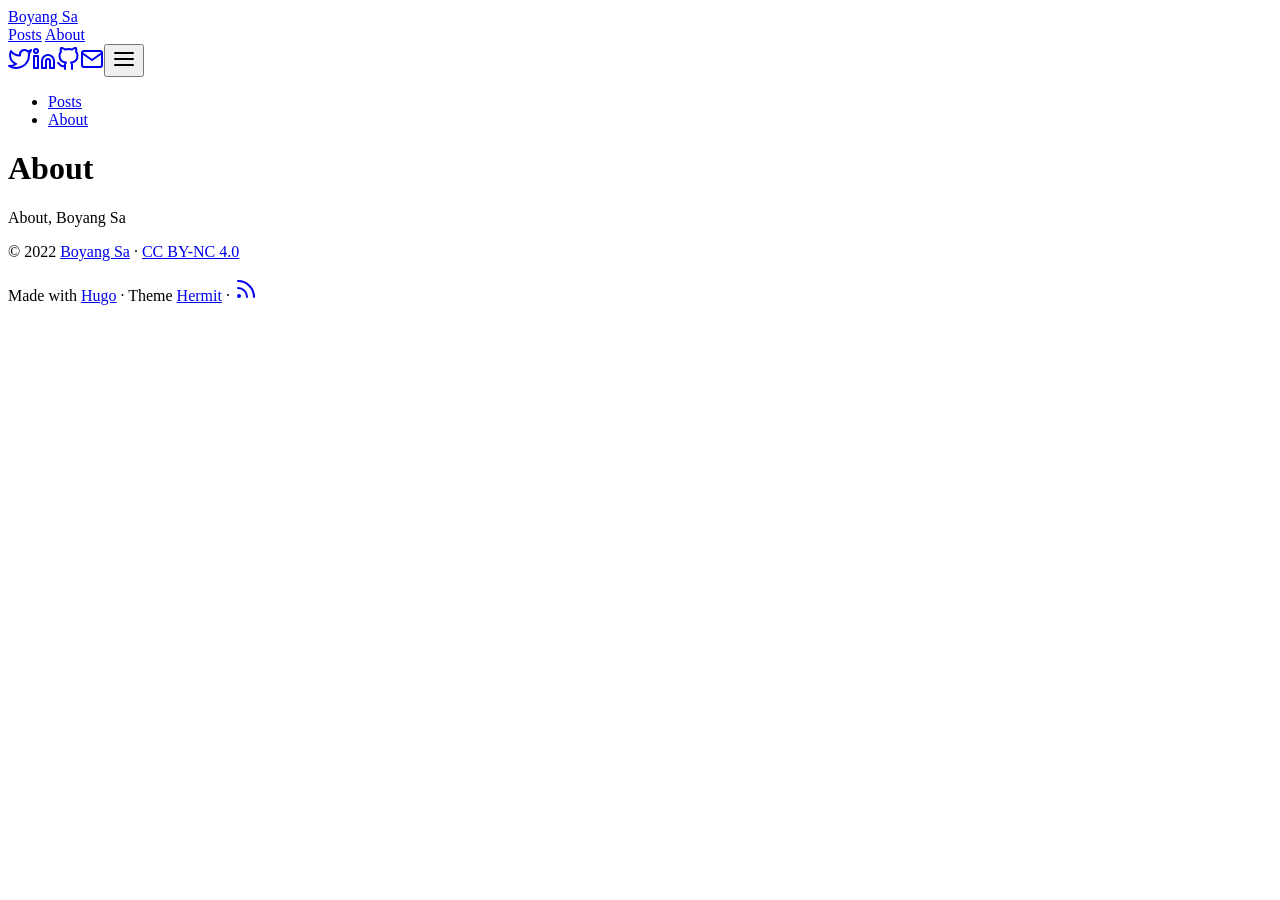
==== about/index.html @ eb62d7db "hugo first page" ====
<!DOCTYPE html>
<html lang="en-us">

<head>
	<meta charset="UTF-8">
	<meta name="viewport" content="width=device-width, initial-scale=1.0">
	<meta http-equiv="X-UA-Compatible" content="ie=edge">
	<meta name="theme-color" content="#494f5c">
	<meta name="msapplication-TileColor" content="#494f5c">
<meta itemprop="name" content="About">
<meta itemprop="description" content=""><meta property="og:title" content="About" />
<meta property="og:description" content="" />
<meta property="og:type" content="website" />
<meta property="og:url" content="https://boyangsa.com/about/" />

<meta name="twitter:card" content="summary"/>
<meta name="twitter:title" content="About"/>
<meta name="twitter:description" content=""/>

	<link rel="apple-touch-icon" sizes="180x180" href="/apple-touch-icon.png">
	<link rel="icon" type="image/png" sizes="32x32" href="/favicon-32x32.png">
	<link rel="icon" type="image/png" sizes="16x16" href="/favicon-16x16.png">
	<link rel="manifest" href="/site.webmanifest">
	<link rel="mask-icon" href="/safari-pinned-tab.svg" color="">
	<link rel="shortcut icon" href="/favicon.ico">

	<title>About</title>
	<link rel="alternate" type="application/rss+xml" href="https://boyangsa.com/about/index.xml" title="About" />
	<link rel="stylesheet" href="https://boyangsa.com/css/style.min.037b6ee8f8c1baab6a3d0a9da11c3ff18a7552471f16c59fd98538d5ce99208b.css" integrity="sha256-A3tu6PjBuqtqPQqdoRw/8Yp1UkcfFsWf2YU41c6ZIIs=" crossorigin="anonymous">
</head>

<body id="page">
	
	<header id="site-header" class="animated slideInUp">
		<div class="hdr-wrapper section-inner">
			<div class="hdr-left">
				<div class="site-branding">
					<a href="https://boyangsa.com">Boyang Sa</a>
				</div>
				<nav class="site-nav hide-in-mobile">
					
				<a href="https://boyangsa.com/posts/">Posts</a>
				<a href="https://boyangsa.com/about">About</a>

				</nav>
			</div>
			<div class="hdr-right hdr-icons">
				<span class="hdr-social hide-in-mobile"><a href="https://twitter.com/MichelAndJurgen" target="_blank" rel="noopener me" title="Twitter"><svg xmlns="http://www.w3.org/2000/svg" class="feather" width="24" height="24" viewBox="0 0 24 24" fill="none" stroke="currentColor" stroke-width="2" stroke-linecap="round" stroke-linejoin="round"><path d="M23 3a10.9 10.9 0 0 1-3.14 1.53 4.48 4.48 0 0 0-7.86 3v1A10.66 10.66 0 0 1 3 4s-4 9 5 13a11.64 11.64 0 0 1-7 2c9 5 20 0 20-11.5a4.5 4.5 0 0 0-.08-.83A7.72 7.72 0 0 0 23 3z"></path></svg></a><a href="https://www.linkedin.com/in/boyang-sa/" target="_blank" rel="noopener me" title="Linkedin"><svg xmlns="http://www.w3.org/2000/svg" class="feather" width="24" height="24" viewBox="0 0 24 24" fill="none" stroke="currentColor" stroke-width="2" stroke-linecap="round" stroke-linejoin="round"><path d="M16 8a6 6 0 0 1 6 6v7h-4v-7a2 2 0 0 0-2-2 2 2 0 0 0-2 2v7h-4v-7a6 6 0 0 1 6-6z"></path><rect x="2" y="9" width="4" height="12"></rect><circle cx="4" cy="4" r="2"></circle></svg></a><a href="https://github.com/bobsa514" target="_blank" rel="noopener me" title="Github"><svg xmlns="http://www.w3.org/2000/svg" class="feather" width="24" height="24" viewBox="0 0 24 24" fill="none" stroke="currentColor" stroke-width="2" stroke-linecap="round" stroke-linejoin="round"><path d="M9 19c-5 1.5-5-2.5-7-3m14 6v-3.87a3.37 3.37 0 0 0-.94-2.61c3.14-.35 6.44-1.54 6.44-7A5.44 5.44 0 0 0 20 4.77 5.07 5.07 0 0 0 19.91 1S18.73.65 16 2.48a13.38 13.38 0 0 0-7 0C6.27.65 5.09 1 5.09 1A5.07 5.07 0 0 0 5 4.77a5.44 5.44 0 0 0-1.5 3.78c0 5.42 3.3 6.61 6.44 7A3.37 3.37 0 0 0 9 18.13V22"></path></svg></a><a href="mailto:me@boyangsa.com" target="_blank" rel="noopener me" title="Email"><svg xmlns="http://www.w3.org/2000/svg" class="feather" width="24" height="24" viewBox="0 0 24 24" fill="none" stroke="currentColor" stroke-width="2" stroke-linecap="round" stroke-linejoin="round"><path d="M4 4h16c1.1 0 2 .9 2 2v12c0 1.1-.9 2-2 2H4c-1.1 0-2-.9-2-2V6c0-1.1.9-2 2-2z"></path><polyline points="22,6 12,13 2,6"></polyline></svg></a></span><button id="menu-btn" class="hdr-btn" title="Menu"><svg xmlns="http://www.w3.org/2000/svg" width="24" height="24" viewBox="0 0 24 24" fill="none" stroke="currentColor" stroke-width="2" stroke-linecap="round" stroke-linejoin="round" class="feather feather-menu"><line x1="3" y1="12" x2="21" y2="12"></line><line x1="3" y1="6" x2="21" y2="6"></line><line x1="3" y1="18" x2="21" y2="18"></line></svg></button>
			</div>
		</div>
	</header>
	<div id="mobile-menu" class="animated fast">
		<ul>
			<li><a href="https://boyangsa.com/posts/">Posts</a></li>
			<li><a href="https://boyangsa.com/about">About</a></li>
		</ul>
	</div>


	<main class="site-main section-inner thin animated fadeIn faster">
		<h1>About</h1>
		<div class="content">
			<p>About, Boyang Sa</p>

		</div>
	</main>

	<footer id="site-footer" class="section-inner thin animated fadeIn faster">
		<p>&copy; 2022 <a href="https://boyangsa.com">Boyang Sa</a> &#183; <a href="https://creativecommons.org/licenses/by-nc/4.0/" target="_blank" rel="noopener">CC BY-NC 4.0</a></p>
		<p>
			Made with <a href="https://gohugo.io/" target="_blank" rel="noopener">Hugo</a> &#183; Theme <a href="https://github.com/Track3/hermit" target="_blank" rel="noopener">Hermit</a> &#183; <a href="https://boyangsa.com/posts/index.xml" target="_blank" title="rss"><svg xmlns="http://www.w3.org/2000/svg" width="24" height="24" viewBox="0 0 24 24" fill="none" stroke="currentColor" stroke-width="2" stroke-linecap="round" stroke-linejoin="round" class="feather feather-rss"><path d="M4 11a9 9 0 0 1 9 9"></path><path d="M4 4a16 16 0 0 1 16 16"></path><circle cx="5" cy="19" r="1"></circle></svg></a>
		</p>
	</footer>



	<script src="https://boyangsa.com/js/bundle.min.580988ed2982bcbb74a1773c7abea97b43e4c43b9324e10cda0813ec6ec4bb67.js" integrity="sha256-WAmI7SmCvLt0oXc8er6pe0PkxDuTJOEM2ggT7G7Eu2c=" crossorigin="anonymous"></script>
	

</body>

</html>
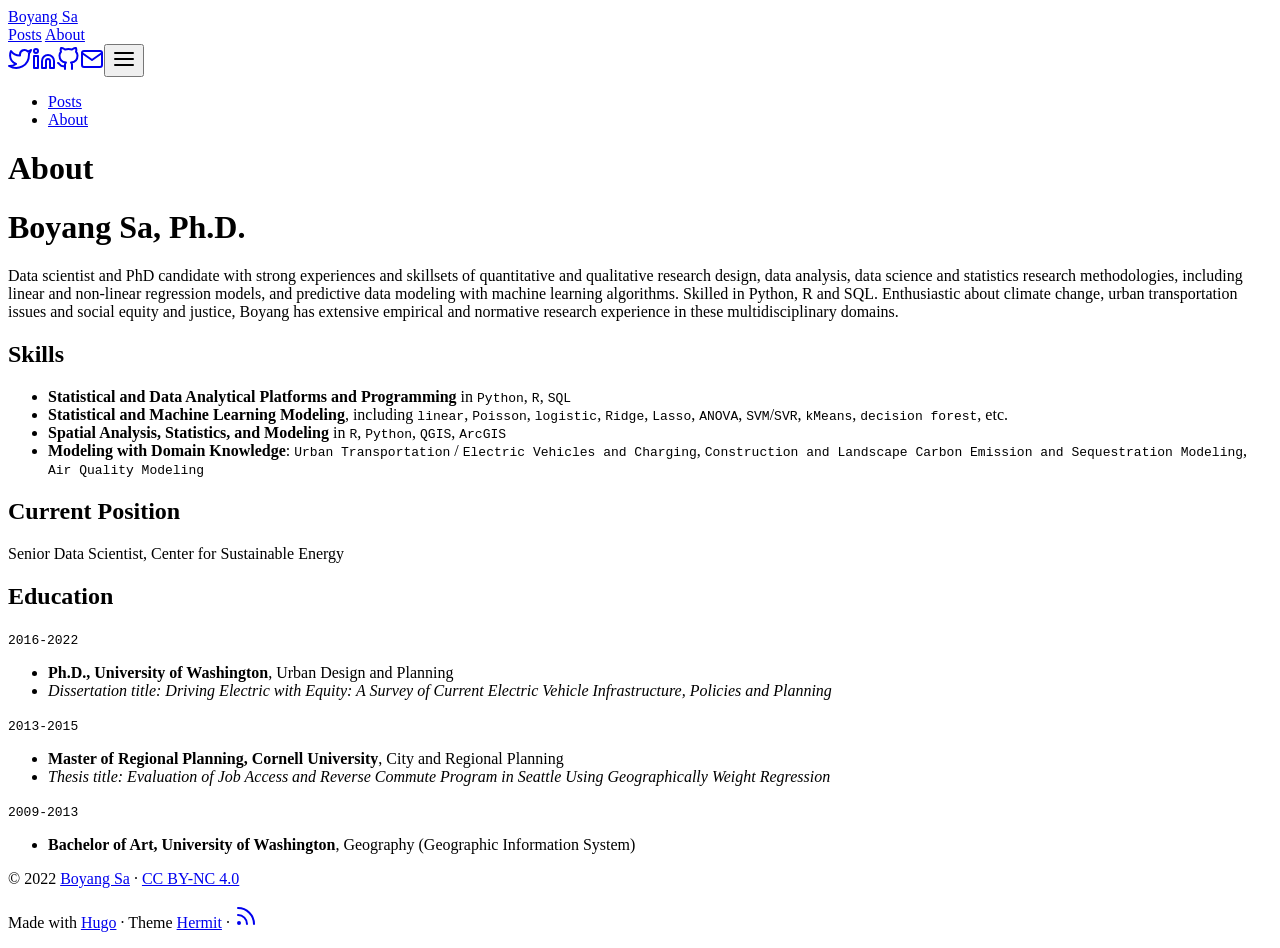
==== commit c38428bc: "Update index.html" ====
--- a/about/index.html
+++ b/about/index.html
@@ -11,7 +11,7 @@
 <meta itemprop="description" content=""><meta property="og:title" content="About" />
 <meta property="og:description" content="" />
 <meta property="og:type" content="website" />
-<meta property="og:url" content="https://boyangsa.com/about/" />
+<meta property="og:url" content="/about/" />
 
 <meta name="twitter:card" content="summary"/>
 <meta name="twitter:title" content="About"/>
@@ -25,8 +25,8 @@
 	<link rel="shortcut icon" href="/favicon.ico">
 
 	<title>About</title>
-	<link rel="alternate" type="application/rss+xml" href="https://boyangsa.com/about/index.xml" title="About" />
-	<link rel="stylesheet" href="https://boyangsa.com/css/style.min.037b6ee8f8c1baab6a3d0a9da11c3ff18a7552471f16c59fd98538d5ce99208b.css" integrity="sha256-A3tu6PjBuqtqPQqdoRw/8Yp1UkcfFsWf2YU41c6ZIIs=" crossorigin="anonymous">
+	<link rel="alternate" type="application/rss+xml" href="/about/index.xml" title="About" />
+	<link rel="stylesheet" href="/css/style.min.037b6ee8f8c1baab6a3d0a9da11c3ff18a7552471f16c59fd98538d5ce99208b.css" integrity="sha256-A3tu6PjBuqtqPQqdoRw/8Yp1UkcfFsWf2YU41c6ZIIs=" crossorigin="anonymous">
 </head>
 
 <body id="page">
@@ -35,12 +35,12 @@
 		<div class="hdr-wrapper section-inner">
 			<div class="hdr-left">
 				<div class="site-branding">
-					<a href="https://boyangsa.com">Boyang Sa</a>
+					<a href="/">Boyang Sa</a>
 				</div>
 				<nav class="site-nav hide-in-mobile">
 					
-				<a href="https://boyangsa.com/posts/">Posts</a>
-				<a href="https://boyangsa.com/about">About</a>
+				<a href="/posts/">Posts</a>
+				<a href="/about">About</a>
 
 				</nav>
 			</div>
@@ -51,8 +51,8 @@
 	</header>
 	<div id="mobile-menu" class="animated fast">
 		<ul>
-			<li><a href="https://boyangsa.com/posts/">Posts</a></li>
-			<li><a href="https://boyangsa.com/about">About</a></li>
+			<li><a href="/posts/">Posts</a></li>
+			<li><a href="/about">About</a></li>
 		</ul>
 	</div>
 
@@ -60,21 +60,50 @@
 	<main class="site-main section-inner thin animated fadeIn faster">
 		<h1>About</h1>
 		<div class="content">
-			<p>About, Boyang Sa</p>
+			<h1 id="boyang-sa-phd">Boyang Sa, Ph.D.</h1>
+<p>Data scientist and PhD candidate with strong experiences and skillsets of quantitative and qualitative research design,
+data analysis, data science and statistics research methodologies, including linear and non-linear regression models, and
+predictive data modeling with machine learning algorithms. Skilled in Python, R and SQL. Enthusiastic about climate
+change, urban transportation issues and social equity and justice, Boyang has extensive empirical and normative
+research experience in these multidisciplinary domains.</p>
+<h2 id="skills">Skills</h2>
+<ul>
+<li><strong>Statistical and Data Analytical Platforms and Programming</strong> in <code>Python</code>, <code>R</code>, <code>SQL</code></li>
+<li><strong>Statistical and Machine Learning Modeling</strong>, including <code>linear</code>, <code>Poisson</code>, <code>logistic</code>, <code>Ridge</code>, <code>Lasso</code>, <code>ANOVA</code>, <code>SVM</code>/<code>SVR</code>, <code>kMeans</code>, <code>decision forest</code>, etc.</li>
+<li><strong>Spatial Analysis, Statistics, and Modeling</strong> in <code>R</code>, <code>Python</code>, <code>QGIS</code>, <code>ArcGIS</code></li>
+<li><strong>Modeling with Domain Knowledge</strong>: <code>Urban Transportation</code> / <code>Electric Vehicles and Charging</code>, <code>Construction and Landscape Carbon Emission and Sequestration Modeling</code>, <code>Air Quality Modeling</code></li>
+</ul>
+<h2 id="current-position">Current Position</h2>
+<p>Senior Data Scientist, Center for Sustainable Energy</p>
+<h2 id="education">Education</h2>
+<p><code>2016-2022</code></p>
+<ul>
+<li><strong>Ph.D., University of Washington</strong>, Urban Design and Planning</li>
+<li><em>Dissertation title: Driving Electric with Equity: A Survey of Current Electric Vehicle Infrastructure, Policies and Planning</em></li>
+</ul>
+<p><code>2013-2015</code></p>
+<ul>
+<li><strong>Master of Regional Planning, Cornell University</strong>, City and Regional Planning</li>
+<li><em>Thesis title: Evaluation of Job Access and Reverse Commute Program in Seattle Using Geographically Weight Regression</em></li>
+</ul>
+<p><code>2009-2013</code></p>
+<ul>
+<li><strong>Bachelor of Art, University of Washington</strong>, Geography (Geographic Information System)</li>
+</ul>
 
 		</div>
 	</main>
 
 	<footer id="site-footer" class="section-inner thin animated fadeIn faster">
-		<p>&copy; 2022 <a href="https://boyangsa.com">Boyang Sa</a> &#183; <a href="https://creativecommons.org/licenses/by-nc/4.0/" target="_blank" rel="noopener">CC BY-NC 4.0</a></p>
+		<p>&copy; 2022 <a href="/">Boyang Sa</a> &#183; <a href="https://creativecommons.org/licenses/by-nc/4.0/" target="_blank" rel="noopener">CC BY-NC 4.0</a></p>
 		<p>
-			Made with <a href="https://gohugo.io/" target="_blank" rel="noopener">Hugo</a> &#183; Theme <a href="https://github.com/Track3/hermit" target="_blank" rel="noopener">Hermit</a> &#183; <a href="https://boyangsa.com/posts/index.xml" target="_blank" title="rss"><svg xmlns="http://www.w3.org/2000/svg" width="24" height="24" viewBox="0 0 24 24" fill="none" stroke="currentColor" stroke-width="2" stroke-linecap="round" stroke-linejoin="round" class="feather feather-rss"><path d="M4 11a9 9 0 0 1 9 9"></path><path d="M4 4a16 16 0 0 1 16 16"></path><circle cx="5" cy="19" r="1"></circle></svg></a>
+			Made with <a href="https://gohugo.io/" target="_blank" rel="noopener">Hugo</a> &#183; Theme <a href="https://github.com/Track3/hermit" target="_blank" rel="noopener">Hermit</a> &#183; <a href="/posts/index.xml" target="_blank" title="rss"><svg xmlns="http://www.w3.org/2000/svg" width="24" height="24" viewBox="0 0 24 24" fill="none" stroke="currentColor" stroke-width="2" stroke-linecap="round" stroke-linejoin="round" class="feather feather-rss"><path d="M4 11a9 9 0 0 1 9 9"></path><path d="M4 4a16 16 0 0 1 16 16"></path><circle cx="5" cy="19" r="1"></circle></svg></a>
 		</p>
 	</footer>
 
 
 
-	<script src="https://boyangsa.com/js/bundle.min.580988ed2982bcbb74a1773c7abea97b43e4c43b9324e10cda0813ec6ec4bb67.js" integrity="sha256-WAmI7SmCvLt0oXc8er6pe0PkxDuTJOEM2ggT7G7Eu2c=" crossorigin="anonymous"></script>
+	<script src="/js/bundle.min.580988ed2982bcbb74a1773c7abea97b43e4c43b9324e10cda0813ec6ec4bb67.js" integrity="sha256-WAmI7SmCvLt0oXc8er6pe0PkxDuTJOEM2ggT7G7Eu2c=" crossorigin="anonymous"></script>
 	
 
 </body>
--- a/css/style.min.037b6ee8f8c1baab6a3d0a9da11c3ff18a7552471f16c59fd98538d5ce99208b.css
+++ b/css/style.min.037b6ee8f8c1baab6a3d0a9da11c3ff18a7552471f16c59fd98538d5ce99208b.css
@@ -0,0 +1,5 @@
+@charset "UTF-8";/*!normalize.css v8.0.0 | MIT License | github.com/necolas/normalize.css*/html{line-height:1.15;-webkit-text-size-adjust:100%}body{margin:0}h1{font-size:2em;margin:.67em 0}hr{box-sizing:content-box;height:0;overflow:visible}pre{font-family:monospace,monospace;font-size:1em}a{background-color:transparent}abbr[title]{border-bottom:none;text-decoration:underline;text-decoration:underline dotted}b,strong{font-weight:bolder}code,kbd,samp{font-family:monospace,monospace;font-size:1em}small{font-size:80%}sub,sup{font-size:75%;line-height:0;position:relative;vertical-align:baseline}sub{bottom:-.25em}sup{top:-.5em}img{border-style:none}button,input,optgroup,select,textarea{font-family:inherit;font-size:100%;line-height:1.15;margin:0}button,input{overflow:visible}button,select{text-transform:none}button,[type=button],[type=reset],[type=submit]{-webkit-appearance:button}button::-moz-focus-inner,[type=button]::-moz-focus-inner,[type=reset]::-moz-focus-inner,[type=submit]::-moz-focus-inner{border-style:none;padding:0}button:-moz-focusring,[type=button]:-moz-focusring,[type=reset]:-moz-focusring,[type=submit]:-moz-focusring{outline:1px dotted ButtonText}fieldset{padding:.35em .75em .625em}legend{box-sizing:border-box;color:inherit;display:table;max-width:100%;padding:0;white-space:normal}progress{vertical-align:baseline}textarea{overflow:auto}[type=checkbox],[type=radio]{box-sizing:border-box;padding:0}[type=number]::-webkit-inner-spin-button,[type=number]::-webkit-outer-spin-button{height:auto}[type=search]{-webkit-appearance:textfield;outline-offset:-2px}[type=search]::-webkit-search-decoration{-webkit-appearance:none}::-webkit-file-upload-button{-webkit-appearance:button;font:inherit}details{display:block}summary{display:list-item}template{display:none}[hidden]{display:none}.chroma{color:#eee;background-color:#2c3e50}.chroma .err{color:#960050;background-color:#1e0010}.chroma .lntd{vertical-align:top;padding:0;margin:0;border:0}.chroma .lntable{border-spacing:0;padding:0;margin:0;border:0;width:auto;overflow:auto;display:block}.chroma .hl{display:block;width:100%;background-color:#ffc}.chroma .lnt{margin-right:.4em;padding:0 .4em}.chroma .ln{margin-right:.4em;padding:0 .4em}.chroma .k{color:#66d9ef}.chroma .kc{color:#66d9ef}.chroma .kd{color:#66d9ef}.chroma .kn{color:#f92672}.chroma .kp{color:#66d9ef}.chroma .kr{color:#66d9ef}.chroma .kt{color:#66d9ef}.chroma .na{color:#a6e22e}.chroma .nc{color:#a6e22e}.chroma .no{color:#66d9ef}.chroma .nd{color:#a6e22e}.chroma .ne{color:#a6e22e}.chroma .nf{color:#a6e22e}.chroma .nx{color:#a6e22e}.chroma .nt{color:#f92672}.chroma .l{color:#ae81ff}.chroma .ld{color:#e6db74}.chroma .s{color:#e6db74}.chroma .sa{color:#e6db74}.chroma .sb{color:#e6db74}.chroma .sc{color:#e6db74}.chroma .dl{color:#e6db74}.chroma .sd{color:#e6db74}.chroma .s2{color:#e6db74}.chroma .se{color:#ae81ff}.chroma .sh{color:#e6db74}.chroma .si{color:#e6db74}.chroma .sx{color:#e6db74}.chroma .sr{color:#e6db74}.chroma .s1{color:#e6db74}.chroma .ss{color:#e6db74}.chroma .m{color:#ae81ff}.chroma .mb{color:#ae81ff}.chroma .mf{color:#ae81ff}.chroma .mh{color:#ae81ff}.chroma .mi{color:#ae81ff}.chroma .il{color:#ae81ff}.chroma .mo{color:#ae81ff}.chroma .o{color:#f92672}.chroma .ow{color:#f92672}.chroma .c{color:#75715e}.chroma .ch{color:#75715e}.chroma .cm{color:#75715e}.chroma .c1{color:#75715e}.chroma .cs{color:#75715e}.chroma .cp{color:#75715e}.chroma .cpf{color:#75715e}.chroma .gd{color:#f92672}.chroma .ge{font-style:italic}.chroma .gi{color:#a6e22e}.chroma .gs{font-weight:700}.chroma .gu{color:#75715e}/*!* animate.css - https://animate.style/
+* Version - 4.1.0
+* Licensed under the MIT license - http://opensource.org/licenses/MIT
+*
+* Copyright (c) 2020 Animate.css*/:root{--animate-duration:1s;--animate-delay:1s;--animate-repeat:1}.animated{animation-duration:1s;animation-duration:var(--animate-duration);animation-fill-mode:both}.animated.infinite{animation-iteration-count:infinite}.animated.repeat-1{animation-iteration-count:1;animation-iteration-count:var(--animate-repeat)}.animated.repeat-2{animation-iteration-count:2;animation-iteration-count:calc(var(--animate-repeat)*2)}.animated.repeat-3{animation-iteration-count:3;animation-iteration-count:calc(var(--animate-repeat)*3)}.animated.delay-1s{animation-delay:1s;animation-delay:var(--animate-delay)}.animated.delay-2s{animation-delay:2s;animation-delay:calc(var(--animate-delay)*2)}.animated.delay-3s{animation-delay:3s;animation-delay:calc(var(--animate-delay)*3)}.animated.delay-4s{animation-delay:4s;animation-delay:calc(var(--animate-delay)*4)}.animated.delay-5s{animation-delay:5s;animation-delay:calc(var(--animate-delay)*5)}.animated.faster{animation-duration:.5s;animation-duration:calc(var(--animate-duration)/2)}.animated.fast{animation-duration:.8s;animation-duration:calc(var(--animate-duration)*.8)}.animated.slow{animation-duration:2s;animation-duration:calc(var(--animate-duration)*2)}.animated.slower{animation-duration:3s;animation-duration:calc(var(--animate-duration)*3)}@media(prefers-reduced-motion:reduce),print{.animated{animation-duration:1ms!important;transition-duration:1ms!important;animation-iteration-count:1!important}.animated[class*=Out]{opacity:0}}@keyframes bounce{0%,20%,53%,to{animation-timing-function:cubic-bezier(.215,.61,.355,1);transform:translateZ(0)}40%,43%{animation-timing-function:cubic-bezier(.755,.05,.855,.06);transform:translate3d(0,-30px,0)scaleY(1.1)}70%{animation-timing-function:cubic-bezier(.755,.05,.855,.06);transform:translate3d(0,-15px,0)scaleY(1.05)}80%{transition-timing-function:cubic-bezier(.215,.61,.355,1);transform:translateZ(0)scaleY(.95)}90%{transform:translate3d(0,-4px,0)scaleY(1.02)}}.bounce{animation-name:bounce;transform-origin:center bottom}@keyframes bounceInRight{0%,60%,75%,90%,to{animation-timing-function:cubic-bezier(.215,.61,.355,1)}0%{opacity:0;transform:translate3d(3000px,0,0)scaleX(3)}60%{opacity:1;transform:translate3d(-25px,0,0)scaleX(1)}75%{transform:translate3d(10px,0,0)scaleX(.98)}90%{transform:translate3d(-5px,0,0)scaleX(.995)}to{transform:translateZ(0)}}.bounceInRight{animation-name:bounceInRight}@keyframes bounceOutRight{20%{opacity:1;transform:translate3d(-20px,0,0)scaleX(.9)}to{opacity:0;transform:translate3d(2000px,0,0)scaleX(2)}}.bounceOutRight{animation-name:bounceOutRight}@keyframes fadeIn{0%{opacity:0}to{opacity:1}}.fadeIn{animation-name:fadeIn}@keyframes slideInUp{0%{transform:translate3d(0,100%,0);visibility:visible}to{transform:translateZ(0)}}.slideInUp{animation-name:slideInUp}@keyframes slideOutDown{0%{transform:translateZ(0)}to{visibility:hidden;transform:translate3d(0,100%,0)}}.slideOutDown{animation-name:slideOutDown}::-webkit-scrollbar{width:8px;height:8px;background:#2c3e50}::-webkit-scrollbar-thumb{background:#888}::-webkit-scrollbar-thumb:hover{background:#e8eef2}html{background:#494f5c;line-height:1.6;letter-spacing:.06em;scroll-behavior:smooth}body,button,input,select,textarea{color:#e8eef2;font-family:trebuchet ms,Verdana,verdana ref,segoe ui,Candara,lucida grande,lucida sans unicode,lucida sans,Tahoma,sans-serif}pre,code,pre tt{font-family:Consolas,andale mono wt,andale mono,Menlo,Monaco,lucida console,lucida sans typewriter,dejavu sans mono,bitstream vera sans mono,liberation mono,nimbus mono l,courier new,Courier,yahei consolas hybrid,monospace,segoe ui emoji,pingfang sc,microsoft yahei}pre{padding:.7em 1.1em;overflow:auto;font-size:.9em;line-height:1.5;letter-spacing:normal;white-space:pre;color:#eee;background:#2c3e50;border-radius:4px}pre code{padding:0;margin:0;background:#2c3e50}code{color:#eee;background:#7d828a;border-radius:3px;padding:0 3px;margin:0 4px;word-wrap:break-word;letter-spacing:normal}blockquote{border-left:.25em solid;margin:1em;padding:0 1em;font-style:italic}blockquote cite{font-weight:700;font-style:normal}blockquote cite::before{content:"—— "}a{color:#e8eef2;text-decoration:none;border:none;transition-property:color;transition-duration:.4s;transition-timing-function:ease-out}a:hover{color:#fff;text-shadow:0 0 1px #fff}hr{opacity:.2;border-width:0 0 5px;border-style:dashed;background:0 0;width:50%;margin:1.8em auto}table{border-collapse:collapse;border-spacing:0;empty-cells:show;width:100%;max-width:100%}table th,table td{padding:1.5%;border:1px solid}table th{font-weight:700;vertical-align:bottom}.section-inner{margin:0 auto;max-width:1200px;width:93%}.thin{max-width:720px;margin:auto}.feather{display:inline-block;vertical-align:-.125em;width:1em;height:1em}.sub-menu{font-size:.7em}.desktop-only,.desktop-only-ib{display:none}.highlight{position:relative}.highlight pre{padding-right:75px}.highlight-copy-btn{position:absolute;bottom:7px;right:7px;border:0;border-radius:4px;padding:1px;font-size:.7em;line-height:1.8;color:#fff;background-color:#777;opacity:.6;min-width:55px;text-align:center}.highlight-copy-btn:hover{background-color:#666}.screen-reader-text{border:0;clip:rect(1px,1px,1px,1px);clip-path:inset(50%);height:1px;margin:-1px;overflow:hidden;padding:0;position:absolute!important;width:1px;word-wrap:normal!important}.screen-reader-text:focus{background-color:#f1f1f1;border-radius:3px;box-shadow:0 0 2px 2px rgba(0,0,0,.6);clip:auto!important;clip-path:none;color:#21759b;display:block;font-size:14px;font-size:.875rem;font-weight:700;height:auto;left:5px;line-height:normal;padding:15px 23px 14px;text-decoration:none;top:5px;width:auto;z-index:100000}#site-header{position:fixed;z-index:1;bottom:0;width:100%;box-sizing:border-box;box-shadow:-1px -2px 3px rgba(0,0,0,.45);background-color:#3b3e48;animation-duration:.3s}.hdr-wrapper{display:flex;justify-content:space-between;align-items:center;padding:.5em 0;font-size:1.2rem}.hdr-wrapper .site-branding{display:inline-block;margin-right:.8em;font-size:1.2em}.hdr-wrapper .site-nav{display:inline-block;font-size:1.1em;opacity:.8}.hdr-wrapper .site-nav .has-children{padding-right:.5em;border-right:2px solid #7d828a}.hdr-wrapper .site-nav .sub-menu>a{margin-left:.3em}.hdr-wrapper .site-nav a{margin-left:.8em}.hdr-icons{font-size:1.2em}.hdr-social{display:inline-block;margin-left:.6em}.hdr-social>a{margin-left:.4em}.hdr-btn{border:none;background:0 0;padding:0;margin-left:.4em;cursor:pointer}#menu-btn{display:none;margin-left:.6em;cursor:pointer}#mobile-menu{position:fixed;bottom:4.8em;right:1.5em;display:none;padding:.6em 1.8em;z-index:1;box-sizing:border-box;box-shadow:-1px -2px 3px rgba(0,0,0,.45);background-color:#3b3e48}#mobile-menu ul{list-style:none;margin:0;padding:0;line-height:2;font-size:1.2em}#site-footer{text-align:center;font-size:.9em;margin-bottom:96px;margin-top:64px}#site-footer p{margin:0}#spotlight{display:flex;min-height:100vh;flex-direction:column;align-items:center;justify-content:center;max-width:93%;margin:auto;font-size:1.5rem}#spotlight.error-404{flex-direction:row;line-height:normal}p.img-404{margin:0}p.img-404 svg{width:180px;max-width:100%;height:auto}.banner-404{margin-left:2em}.banner-404 h1{font-size:3em;margin:.5rem 0}.banner-404 p{margin-top:0}.banner-404 .btn-404{font-size:.8em}.banner-404 .btn-404 a{display:inline-block;border:2px solid #e8eef2;border-radius:5px;padding:5px;transition-property:color,border-color}.banner-404 .btn-404 a:first-child{margin-right:1em}.banner-404 .btn-404 a:hover{border-color:#fff}.banner-404 .btn-404 a svg{margin-right:.5em}#home-center{display:flex;flex-grow:1;flex-direction:column;justify-content:center}#home-title{margin:0;text-align:center}#home-subtitle{margin-top:0;margin-bottom:1.5em;text-align:center;line-height:normal;font-size:.7em;font-style:italic;opacity:.9}#home-social{font-size:1.4em;text-align:center;opacity:.8}#home-social a{margin:0 .2em}#home-nav{opacity:.8}#home-nav a{display:block;text-align:center;margin-top:.5em}#home-footer{text-align:center;font-size:.6em;line-height:normal;opacity:.6}#home-footer p{margin-top:0}.posts-group{display:flex;margin-bottom:1.9em;line-height:normal}.posts-group .post-year{padding-top:6px;margin-right:1.8em;font-size:1.6em;opacity:.6}.posts-group .post-year:hover{text-decoration:underline;cursor:pointer}.posts-group .posts-list{flex-grow:1;margin:0;padding:0;list-style:none}.posts-group .post-item{border-bottom:1px #7d828a dashed}.posts-group .post-item a{display:flex;justify-content:space-between;align-items:baseline;padding:12px 0}.posts-group .post-day{flex-shrink:0;margin-left:1em;opacity:.6}.bg-img{width:100vw;height:100vh;opacity:.03;z-index:-1;position:fixed;top:0;background-attachment:fixed;background-repeat:no-repeat;background-size:cover;background-position:50%;transition:opacity .5s}.show-bg-img{z-index:100;opacity:1;cursor:pointer}.post-header{margin-top:1.2em;line-height:normal}.post-header .post-meta{font-size:.9em;letter-spacing:normal;opacity:.6}.post-header h1{margin-top:.1em}hr.post-end{width:50%;margin-top:1.6em;margin-bottom:.8em;margin-left:0;border-style:solid;border-bottom-width:4px}.content a{word-wrap:break-word;border:none;box-shadow:inset 0 -4px #018574;transition-property:box-shadow;transition-duration:.1s}.content a:hover{box-shadow:inset 0 -1em #018574}.content figure{max-width:100%;height:auto;margin:0;text-align:center}.content figure p{font-size:.8em;font-style:italic;opacity:.6}.content figure.left{float:left;margin-right:1.5em;max-width:50%}.content figure.right{float:right;margin-left:1.5em;max-width:50%}.content figure.big{max-width:100vw}.content img{display:block;max-width:100%;height:auto;margin:auto;border-radius:4px}.content ul,.content ol{padding:0;margin-left:1.8em}.content a.anchor{float:left;margin-left:-20px;padding-right:6px;box-shadow:none;opacity:.8}.content a.anchor:hover{background:0 0;color:#018574;opacity:1}.content a.anchor svg{display:inline-block;width:14px;height:14px;vertical-align:baseline;visibility:hidden}.content a.anchor:focus svg{visibility:visible}.content h1:hover a.anchor svg,.content h2:hover a.anchor svg,.content h3:hover a.anchor svg,.content h4:hover a.anchor svg,.content h5:hover a.anchor svg,.content h6:hover a.anchor svg{visibility:visible}.footnotes{font-size:.85em}.footnotes a{box-shadow:none;text-decoration:underline;transition-property:color}.footnotes a:hover{background:0 0}.footnotes a.footnote-backref{text-decoration:none}.footnotes ol{line-height:1.8}a.footnote-ref{box-shadow:none;text-decoration:none;padding:2px;border-radius:2px;background-color:#2c3e50}a.footnote-ref:hover{box-shadow:none;background-color:#018574;transition-property:background-color}.post-info{font-size:.8rem;line-height:normal;opacity:.6}.post-info p{margin:.8em 0}.post-info a:hover{border-bottom:1px solid #018574}.post-info svg{margin-right:.8em}.post-info .tag{margin-right:.5em}.post-info .tag::before{content:"#"}#toc{position:fixed;left:50%;top:0;display:none}.toc-title{margin-left:1em;margin-bottom:.5em;font-size:.8em;font-weight:700}#TableOfContents{font-size:.8em;opacity:.6}#TableOfContents ul{padding-left:1em;margin:0}#TableOfContents>ul{list-style-type:none}#TableOfContents>ul ul ul{font-size:.9em}#TableOfContents a:hover{border-bottom:#018574 1px solid}.post-nav{display:flex;justify-content:space-between;margin-top:1.5em;margin-bottom:2.5em;font-size:1.2em}.post-nav a{flex-basis:50%;flex-grow:1}.post-nav .next-post{text-align:left;padding-right:5px}.post-nav .prev-post{text-align:right;padding-left:5px}.post-nav .post-nav-label{font-size:.8em;opacity:.8;text-transform:uppercase}.related-posts{padding:.8em;margin-top:1.5em;font-size:.8rem;border:3px dashed rgba(255,255,255,.2);border-radius:5px}.related-posts h2{margin:0;line-height:normal}.related-posts ul{margin-top:.5em;margin-bottom:0}@media(min-width:800px){.site-main{margin-top:3em}hr.post-end{width:40%}}@media(min-width:960px){.site-main{margin-top:6em}}@media(min-width:1300px){.site-main{margin-top:8em}.desktop-only,#toc.show-toc{display:block}.desktop-only-ib{display:inline-block}figure.left{margin-left:-240px}figure.left p{text-align:left}figure.right{margin-right:-240px}figure.right p{text-align:right}figure.big{width:1200px;margin-left:-240px}hr.post-end{width:30%}#toc{top:13em;margin-left:370px;max-width:220px}}@media(min-width:1800px){.site-main{margin-top:10em}.section-inner{max-width:1600px}.thin{max-width:960px}figure.left{max-width:75%;margin-left:-320px}figure.right{max-width:75%;margin-right:-320px}figure.big{width:1600px;margin-left:-320px}hr.post-end{width:30%}#toc{top:15em;margin-left:490px;max-width:300px}}@media(max-width:760px){.hide-in-mobile,.site-nav.hide-in-mobile{display:none}#menu-btn{display:inline-block}.posts-group{display:block}.posts-group .post-year{margin:-6px 0 4px}#spotlight.error-404{flex-direction:column;text-align:center}#spotlight.error-404 .banner-404{margin:0}}@media(max-width:520px){.content figure.left,.content figure.right{float:unset;max-width:100%;margin:0}hr.post-end{width:60%}#mobile-menu{right:1.2em}}
